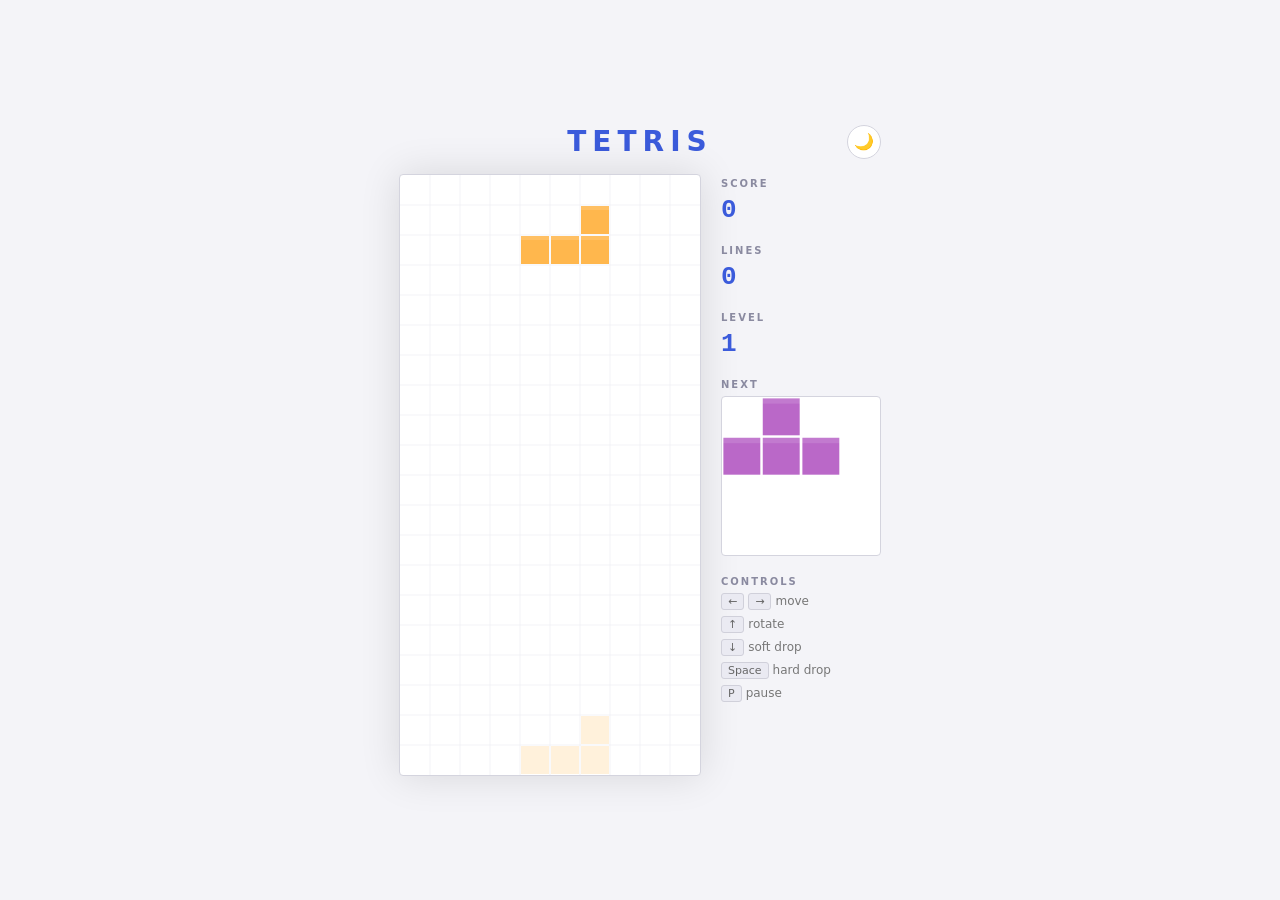
==== index.html @ a835be91 "Add light/dark theme toggle Convert style.css to CSS custom properties with a light default palette " ====
<!DOCTYPE html>
<html lang="en">
<head>
  <meta charset="UTF-8" />
  <meta name="viewport" content="width=device-width, initial-scale=1.0" />
  <title>Tetris</title>
  <link rel="stylesheet" href="style.css" />
</head>
<body>
  <div class="wrapper">
    <h1 class="game-title">TETRIS</h1>
    <button id="theme-toggle" class="theme-toggle" type="button" aria-label="Switch to dark theme">🌙</button>
    <div class="game-container">
      <canvas id="board" width="300" height="600"></canvas>

      <aside class="panel">
        <div class="panel-section">
          <span class="label">SCORE</span>
          <span class="value" id="score">0</span>
        </div>
        <div class="panel-section">
          <span class="label">LINES</span>
          <span class="value" id="lines">0</span>
        </div>
        <div class="panel-section">
          <span class="label">LEVEL</span>
          <span class="value" id="level">1</span>
        </div>

        <div class="panel-section">
          <span class="label">NEXT</span>
          <canvas id="next-canvas" width="120" height="120"></canvas>
        </div>

        <div class="panel-section controls">
          <span class="label">CONTROLS</span>
          <ul>
            <li><kbd>←</kbd><kbd>→</kbd> move</li>
            <li><kbd>↑</kbd> rotate</li>
            <li><kbd>↓</kbd> soft drop</li>
            <li><kbd>Space</kbd> hard drop</li>
            <li><kbd>P</kbd> pause</li>
          </ul>
        </div>
      </aside>
    </div>

    <div id="overlay" class="overlay hidden">
      <div class="overlay-box">
        <p id="overlay-title">GAME OVER</p>
        <p id="overlay-score"></p>
        <button id="restart-btn">Restart</button>
      </div>
    </div>
  </div>

  <script src="game.js"></script>
</body>
</html>
---- style.css ----
*, *::before, *::after {
  box-sizing: border-box;
  margin: 0;
  padding: 0;
}

:root {
  --bg: #f4f4f8;
  --text: #2a2a35;
  --title: #3b5bdb;
  --board-border: #d4d4de;
  --board-bg: #ffffff;
  --board-shadow: rgba(0, 0, 0, 0.12);
  --grid-line: #e4e4ee;
  --label: #8a8aa0;
  --value: #3b5bdb;
  --kbd-bg: #eaeaf2;
  --kbd-border: #d0d0da;
  --kbd-text: #666;
  --controls-text: #777;
  --overlay-bg: rgba(244, 244, 248, 0.8);
  --overlay-title: #d9534f;
  --restart-bg: #3b5bdb;
  --restart-text: #ffffff;
  --restart-hover: #5c7cfa;
  --toggle-bg: #ffffff;
  --toggle-border: #d4d4de;
}

body[data-theme='dark'] {
  --bg: #0f0f17;
  --text: #e0e0e0;
  --title: #7aa2f7;
  --board-border: #2a2a3a;
  --board-bg: #1a1a25;
  --board-shadow: rgba(0, 0, 0, 0.6);
  --grid-line: #22222e;
  --label: #555570;
  --value: #7aa2f7;
  --kbd-bg: #22223a;
  --kbd-border: #3a3a5a;
  --kbd-text: #aaa;
  --controls-text: #888;
  --overlay-bg: rgba(10, 10, 20, 0.75);
  --overlay-title: #e57373;
  --restart-bg: #7aa2f7;
  --restart-text: #0f0f17;
  --restart-hover: #9bbdff;
  --toggle-bg: #1a1a25;
  --toggle-border: #3a3a5a;
}

body {
  background: var(--bg);
  color: var(--text);
  font-family: system-ui, -apple-system, sans-serif;
  display: flex;
  align-items: center;
  justify-content: center;
  min-height: 100vh;
  user-select: none;
  transition: background 0.2s, color 0.2s;
}

.wrapper {
  position: relative;
}

.game-title {
  text-align: center;
  font-size: 28px;
  font-weight: 800;
  letter-spacing: 6px;
  color: var(--title);
  margin-bottom: 16px;
}

.theme-toggle {
  position: absolute;
  top: 0;
  right: 0;
  width: 34px;
  height: 34px;
  border-radius: 50%;
  border: 1px solid var(--toggle-border);
  background: var(--toggle-bg);
  color: var(--text);
  font-size: 16px;
  cursor: pointer;
  display: flex;
  align-items: center;
  justify-content: center;
  transition: background 0.2s, border-color 0.2s;
}

.theme-toggle:hover {
  border-color: var(--title);
}

.game-container {
  display: flex;
  gap: 20px;
  align-items: flex-start;
}

#board {
  display: block;
  border: 1px solid var(--board-border);
  background: var(--board-bg);
  border-radius: 4px;
  box-shadow: 0 0 40px var(--board-shadow);
}

/* ---- Panel lateral ---- */
.panel {
  width: 160px;
  display: flex;
  flex-direction: column;
  gap: 20px;
  padding-top: 4px;
}

.panel-section {
  display: flex;
  flex-direction: column;
  gap: 6px;
}

.label {
  font-size: 10px;
  letter-spacing: 2px;
  color: var(--label);
  font-weight: 600;
}

.value {
  font-family: 'Courier New', Courier, monospace;
  font-size: 26px;
  font-weight: 700;
  color: var(--value);
  letter-spacing: 1px;
}

#next-canvas {
  display: block;
  border: 1px solid var(--board-border);
  background: var(--board-bg);
  border-radius: 4px;
}

/* ---- Controles ---- */
.controls ul {
  list-style: none;
  display: flex;
  flex-direction: column;
  gap: 6px;
}

.controls li {
  font-size: 12px;
  color: var(--controls-text);
  display: flex;
  align-items: center;
  gap: 4px;
}

kbd {
  background: var(--kbd-bg);
  border: 1px solid var(--kbd-border);
  border-radius: 3px;
  padding: 1px 6px;
  font-size: 11px;
  font-family: inherit;
  color: var(--kbd-text);
}

/* ---- Overlay ---- */
.overlay {
  position: absolute;
  inset: 0;
  display: flex;
  align-items: center;
  justify-content: center;
  background: var(--overlay-bg);
  backdrop-filter: blur(4px);
  border-radius: 4px;
}

.overlay.hidden {
  display: none;
}

.overlay-box {
  text-align: center;
  display: flex;
  flex-direction: column;
  gap: 12px;
  align-items: center;
}

#overlay-title {
  font-size: 28px;
  font-weight: 800;
  letter-spacing: 4px;
  color: var(--overlay-title);
}

#overlay-score {
  font-family: 'Courier New', Courier, monospace;
  font-size: 14px;
  color: var(--value);
}

#restart-btn {
  margin-top: 8px;
  background: var(--restart-bg);
  color: var(--restart-text);
  border: none;
  border-radius: 6px;
  padding: 10px 28px;
  font-size: 14px;
  font-weight: 700;
  cursor: pointer;
  letter-spacing: 1px;
  transition: background 0.15s;
}

#restart-btn:hover {
  background: var(--restart-hover);
}
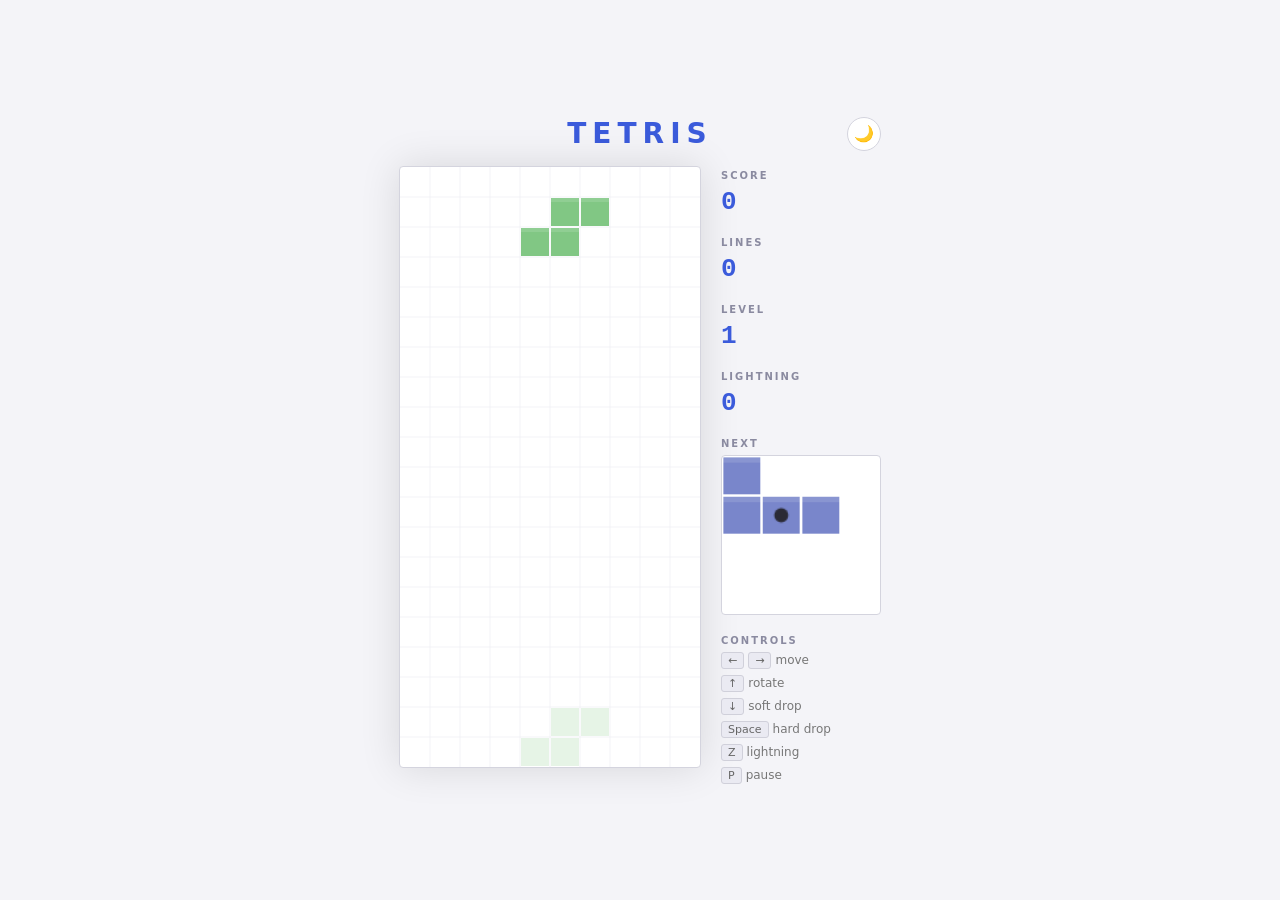
==== commit 80fbd234: "Add a Lightning power-up that clears a random row or column" ====
--- a/index.html
+++ b/index.html
@@ -28,6 +28,11 @@
         </div>
 
         <div class="panel-section">
+          <span class="label">LIGHTNING</span>
+          <span class="value" id="power-count">0</span>
+        </div>
+
+        <div class="panel-section">
           <span class="label">NEXT</span>
           <canvas id="next-canvas" width="120" height="120"></canvas>
         </div>
@@ -39,6 +44,7 @@
             <li><kbd>↑</kbd> rotate</li>
             <li><kbd>↓</kbd> soft drop</li>
             <li><kbd>Space</kbd> hard drop</li>
+            <li><kbd>Z</kbd> lightning</li>
             <li><kbd>P</kbd> pause</li>
           </ul>
         </div>
@@ -54,6 +60,7 @@
     </div>
   </div>
 
+  <script src="engine.js"></script>
   <script src="game.js"></script>
 </body>
 </html>
--- a/style.css
+++ b/style.css
@@ -25,6 +25,8 @@
   --restart-hover: #5c7cfa;
   --toggle-bg: #ffffff;
   --toggle-border: #d4d4de;
+  /* Drawn on top of the pastel piece colours, so it stays dark in both themes. */
+  --power: #2a2a35;
 }
 
 body[data-theme='dark'] {
@@ -48,6 +50,7 @@
   --restart-hover: #9bbdff;
   --toggle-bg: #1a1a25;
   --toggle-border: #3a3a5a;
+  --power: #12121a;
 }
 
 body {
@@ -174,6 +177,26 @@
   color: var(--kbd-text);
 }
 
+/* ---- Test page ---- */
+.test-results {
+  list-style: none;
+  margin-top: 12px;
+  display: flex;
+  flex-direction: column;
+  gap: 4px;
+  font-family: 'Courier New', Courier, monospace;
+  font-size: 13px;
+}
+
+.test-pass {
+  color: var(--controls-text);
+}
+
+.test-fail {
+  color: var(--overlay-title);
+  font-weight: 700;
+}
+
 /* ---- Overlay ---- */
 .overlay {
   position: absolute;
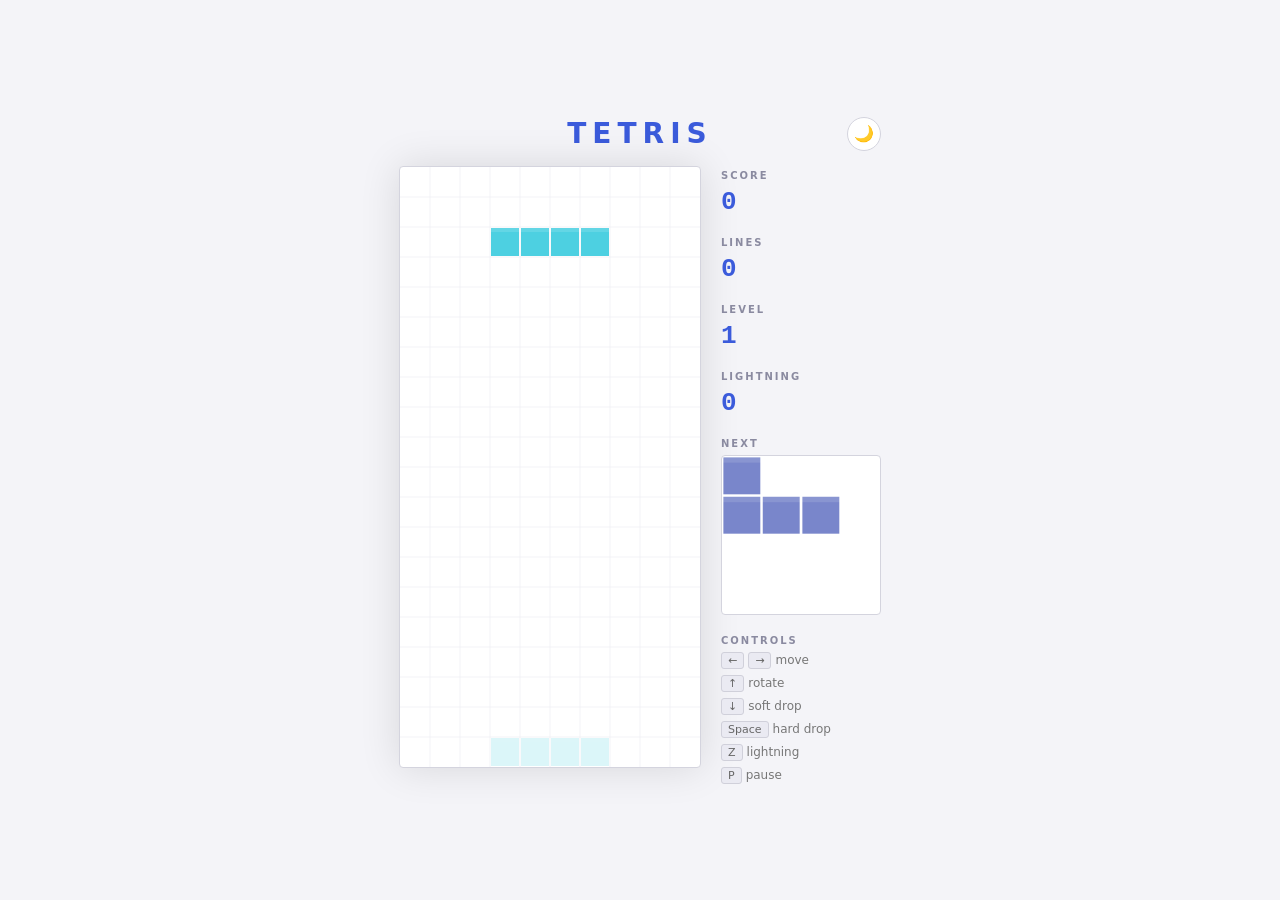
==== commit 8998c009: "Replace the text-only PAUSED overlay with a real pause menu" ====
--- a/index.html
+++ b/index.html
@@ -51,6 +51,37 @@
       </aside>
     </div>
 
+    <div id="pause-menu" class="pause-overlay hidden" role="dialog" aria-modal="true" aria-labelledby="pause-heading" tabindex="-1">
+      <div class="pause-box">
+        <div id="pause-main-view">
+          <p id="pause-heading" class="pause-title">PAUSED</p>
+          <div class="pause-actions">
+            <button id="pause-resume-btn" class="pause-btn" type="button">Resume</button>
+            <button id="pause-restart-btn" class="pause-btn" type="button">Restart</button>
+            <button id="pause-controls-btn" class="pause-btn" type="button">View controls</button>
+          </div>
+          <div class="pause-field">
+            <label class="pause-field-label" for="pause-start-level">Starting level</label>
+            <select id="pause-start-level" class="pause-select"></select>
+          </div>
+          <p class="pause-hint">Applies to the next game.</p>
+        </div>
+
+        <div id="pause-controls-view" class="hidden">
+          <p class="pause-title">CONTROLS</p>
+          <ul class="pause-controls-list">
+            <li><kbd>←</kbd><kbd>→</kbd> move</li>
+            <li><kbd>↑</kbd> / <kbd>X</kbd> rotate</li>
+            <li><kbd>↓</kbd> soft drop</li>
+            <li><kbd>Space</kbd> hard drop</li>
+            <li><kbd>Z</kbd> lightning</li>
+            <li><kbd>P</kbd> / <kbd>Esc</kbd> pause menu</li>
+          </ul>
+          <button id="pause-back-btn" class="pause-btn" type="button">Back</button>
+        </div>
+      </div>
+    </div>
+
     <div id="overlay" class="overlay hidden">
       <div class="overlay-box">
         <p id="overlay-title">GAME OVER</p>
--- a/style.css
+++ b/style.css
@@ -251,3 +251,132 @@
 #restart-btn:hover {
   background: var(--restart-hover);
 }
+
+/* ---- Pause menu ---- */
+.pause-overlay {
+  position: absolute;
+  inset: 0;
+  display: flex;
+  align-items: center;
+  justify-content: center;
+  background: var(--overlay-bg);
+  backdrop-filter: blur(4px);
+  border-radius: 4px;
+  z-index: 2;
+}
+
+.pause-overlay.hidden {
+  display: none;
+}
+
+.pause-overlay:focus {
+  outline: none;
+}
+
+.pause-box {
+  min-width: 220px;
+  padding: 24px;
+  border: 1px solid var(--board-border);
+  border-radius: 8px;
+  background: var(--board-bg);
+  box-shadow: 0 8px 30px var(--board-shadow);
+}
+
+/* The two views of the menu live side by side; only one is shown at a time. */
+.pause-box > .hidden {
+  display: none;
+}
+
+.pause-title {
+  font-size: 22px;
+  font-weight: 800;
+  letter-spacing: 4px;
+  text-align: center;
+  color: var(--title);
+  margin-bottom: 18px;
+}
+
+.pause-actions {
+  display: flex;
+  flex-direction: column;
+  gap: 8px;
+}
+
+.pause-btn {
+  width: 100%;
+  background: var(--restart-bg);
+  color: var(--restart-text);
+  border: none;
+  border-radius: 6px;
+  padding: 10px 20px;
+  font-size: 14px;
+  font-weight: 700;
+  font-family: inherit;
+  letter-spacing: 1px;
+  cursor: pointer;
+  transition: background 0.15s;
+}
+
+.pause-btn:hover {
+  background: var(--restart-hover);
+}
+
+.pause-btn:focus-visible {
+  outline: 2px solid var(--title);
+  outline-offset: 2px;
+}
+
+.pause-field {
+  display: flex;
+  flex-direction: column;
+  gap: 6px;
+  margin-top: 18px;
+}
+
+.pause-field-label {
+  font-size: 10px;
+  letter-spacing: 2px;
+  font-weight: 600;
+  color: var(--label);
+  text-transform: uppercase;
+}
+
+.pause-select {
+  width: 100%;
+  padding: 8px;
+  border: 1px solid var(--board-border);
+  border-radius: 6px;
+  background: var(--bg);
+  color: var(--text);
+  font-family: inherit;
+  font-size: 14px;
+  cursor: pointer;
+}
+
+.pause-select:focus-visible {
+  outline: 2px solid var(--title);
+  outline-offset: 2px;
+}
+
+.pause-hint {
+  margin-top: 8px;
+  font-size: 11px;
+  color: var(--controls-text);
+  text-align: center;
+}
+
+.pause-controls-list {
+  list-style: none;
+  display: flex;
+  flex-direction: column;
+  gap: 8px;
+  margin-bottom: 18px;
+}
+
+.pause-controls-list li {
+  font-size: 12px;
+  color: var(--controls-text);
+  display: flex;
+  align-items: center;
+  gap: 4px;
+}
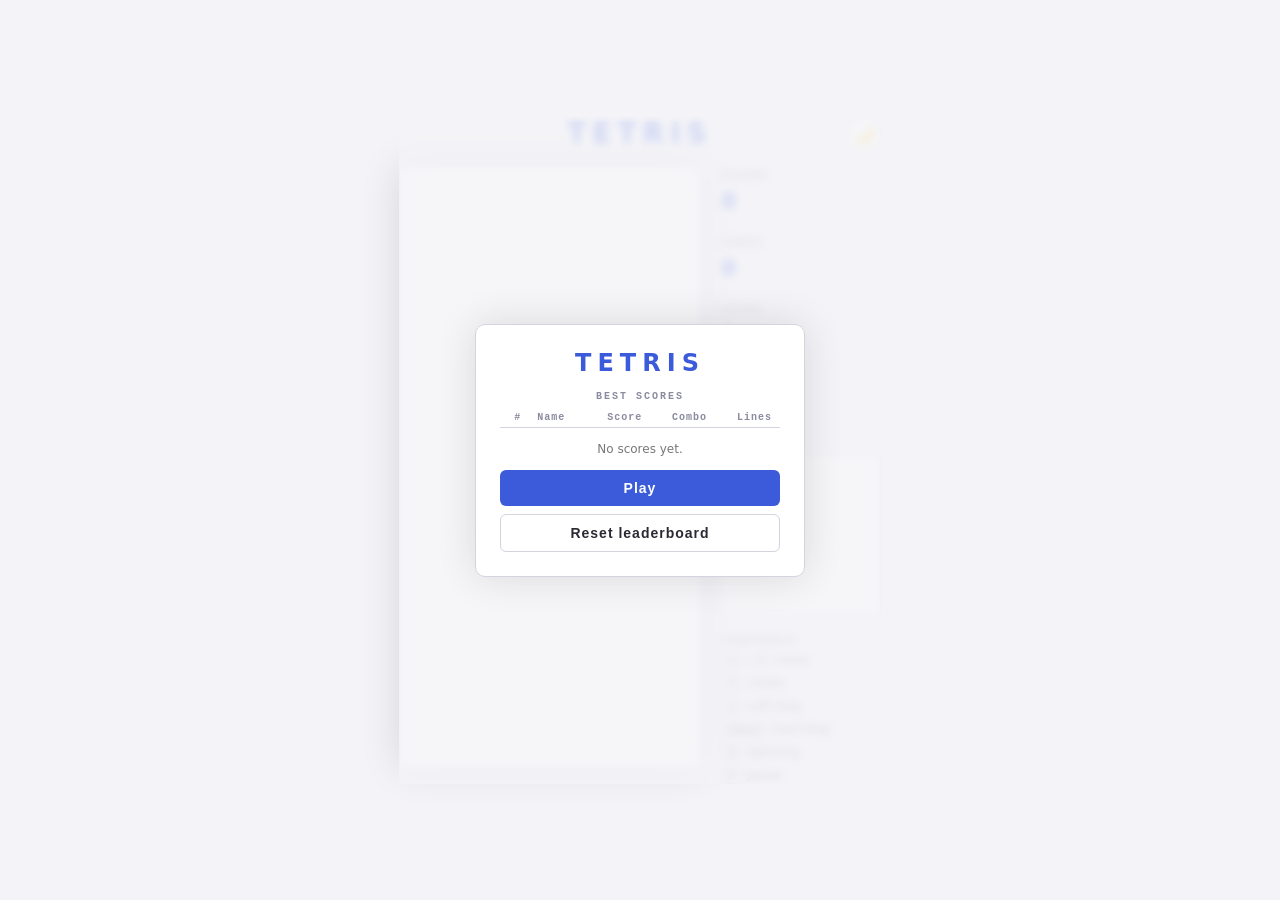
==== commit 158c9537: "Add a local top-5 leaderboard behind a start screen, replacing the auto-start" ====
--- a/index.html
+++ b/index.html
@@ -51,42 +51,58 @@
       </aside>
     </div>
 
-    <div id="pause-menu" class="pause-overlay hidden" role="dialog" aria-modal="true" aria-labelledby="pause-heading" tabindex="-1">
-      <div class="pause-box">
-        <div id="pause-main-view">
-          <p id="pause-heading" class="pause-title">PAUSED</p>
-          <div class="pause-actions">
-            <button id="pause-resume-btn" class="pause-btn" type="button">Resume</button>
-            <button id="pause-restart-btn" class="pause-btn" type="button">Restart</button>
-            <button id="pause-controls-btn" class="pause-btn" type="button">View controls</button>
-          </div>
-          <div class="pause-field">
-            <label class="pause-field-label" for="pause-start-level">Starting level</label>
-            <select id="pause-start-level" class="pause-select"></select>
-          </div>
-          <p class="pause-hint">Applies to the next game.</p>
-        </div>
-
-        <div id="pause-controls-view" class="hidden">
-          <p class="pause-title">CONTROLS</p>
-          <ul class="pause-controls-list">
-            <li><kbd>←</kbd><kbd>→</kbd> move</li>
-            <li><kbd>↑</kbd> / <kbd>X</kbd> rotate</li>
-            <li><kbd>↓</kbd> soft drop</li>
-            <li><kbd>Space</kbd> hard drop</li>
-            <li><kbd>Z</kbd> lightning</li>
-            <li><kbd>P</kbd> / <kbd>Esc</kbd> pause menu</li>
-          </ul>
-          <button id="pause-back-btn" class="pause-btn" type="button">Back</button>
-        </div>
-      </div>
-    </div>
-
     <div id="overlay" class="overlay hidden">
       <div class="overlay-box">
         <p id="overlay-title">GAME OVER</p>
         <p id="overlay-score"></p>
+
+        <div id="lb-overlay-panel" class="lb-panel hidden">
+          <form id="lb-form" class="lb-form hidden">
+            <label class="lb-label" for="lb-name-input">Your name</label>
+            <input id="lb-name-input" class="lb-input" type="text" maxlength="12" autocomplete="off" />
+            <button id="lb-save-btn" class="lb-btn" type="submit">Save score</button>
+          </form>
+          <table class="lb-table">
+            <caption class="lb-caption">Best scores</caption>
+            <thead>
+              <tr>
+                <th scope="col">#</th>
+                <th scope="col">Name</th>
+                <th scope="col">Score</th>
+                <th scope="col" title="Longest run of consecutive line-clearing locks">Combo</th>
+                <th scope="col" title="Largest single clear">Lines</th>
+              </tr>
+            </thead>
+            <tbody id="lb-overlay-body"></tbody>
+          </table>
+          <p id="lb-overlay-empty" class="lb-empty">No scores yet.</p>
+        </div>
+
         <button id="restart-btn">Restart</button>
+      </div>
+    </div>
+
+    <div id="start-screen" class="start-screen" role="dialog" aria-modal="true" aria-labelledby="start-heading">
+      <div class="start-box">
+        <h2 id="start-heading" class="start-heading">TETRIS</h2>
+        <table class="lb-table">
+          <caption class="lb-caption">Best scores</caption>
+          <thead>
+            <tr>
+              <th scope="col">#</th>
+              <th scope="col">Name</th>
+              <th scope="col">Score</th>
+              <th scope="col" title="Longest run of consecutive line-clearing locks">Combo</th>
+              <th scope="col" title="Largest single clear">Lines</th>
+            </tr>
+          </thead>
+          <tbody id="start-lb-body"></tbody>
+        </table>
+        <p id="start-lb-empty" class="lb-empty">No scores yet.</p>
+        <div class="start-actions">
+          <button id="start-play-btn" class="start-btn" type="button">Play</button>
+          <button id="start-reset-btn" class="start-btn start-btn-secondary" type="button">Reset leaderboard</button>
+        </div>
       </div>
     </div>
   </div>
--- a/style.css
+++ b/style.css
@@ -27,6 +27,7 @@
   --toggle-border: #d4d4de;
   /* Drawn on top of the pastel piece colours, so it stays dark in both themes. */
   --power: #2a2a35;
+  --lb-highlight: rgba(59, 91, 219, 0.16);
 }
 
 body[data-theme='dark'] {
@@ -51,6 +52,7 @@
   --toggle-bg: #1a1a25;
   --toggle-border: #3a3a5a;
   --power: #12121a;
+  --lb-highlight: rgba(122, 162, 247, 0.22);
 }
 
 body {
@@ -252,8 +254,124 @@
   background: var(--restart-hover);
 }
 
-/* ---- Pause menu ---- */
-.pause-overlay {
+/* ---- Leaderboard ---- */
+.lb-table {
+  border-collapse: collapse;
+  font-family: 'Courier New', Courier, monospace;
+  font-size: 13px;
+  min-width: 280px;
+}
+
+.lb-caption {
+  font-size: 10px;
+  letter-spacing: 2px;
+  color: var(--label);
+  font-weight: 600;
+  text-transform: uppercase;
+  padding-bottom: 6px;
+}
+
+.lb-table th {
+  font-size: 10px;
+  letter-spacing: 1px;
+  color: var(--label);
+  font-weight: 600;
+  text-align: right;
+  padding: 4px 8px;
+  border-bottom: 1px solid var(--board-border);
+}
+
+.lb-table th:nth-child(2) {
+  text-align: left;
+}
+
+.lb-table td {
+  padding: 4px 8px;
+  text-align: right;
+  color: var(--text);
+  border-bottom: 1px solid var(--board-border);
+}
+
+.lb-table td:nth-child(2) {
+  text-align: left;
+  white-space: nowrap;
+}
+
+.lb-row-current td {
+  background: var(--lb-highlight);
+  color: var(--value);
+  font-weight: 700;
+}
+
+.lb-empty {
+  font-size: 12px;
+  color: var(--controls-text);
+}
+
+.lb-empty.hidden,
+.lb-panel.hidden,
+.lb-form.hidden {
+  display: none;
+}
+
+.lb-panel {
+  display: flex;
+  flex-direction: column;
+  gap: 10px;
+  align-items: center;
+}
+
+.lb-form {
+  display: flex;
+  flex-direction: column;
+  gap: 6px;
+  align-items: flex-start;
+}
+
+.lb-label {
+  font-size: 10px;
+  letter-spacing: 2px;
+  color: var(--label);
+  font-weight: 600;
+  text-transform: uppercase;
+}
+
+.lb-input {
+  background: var(--board-bg);
+  color: var(--text);
+  border: 1px solid var(--board-border);
+  border-radius: 6px;
+  padding: 8px 10px;
+  font-family: inherit;
+  font-size: 14px;
+  width: 100%;
+}
+
+.lb-input:focus-visible,
+.lb-btn:focus-visible {
+  outline: 2px solid var(--value);
+  outline-offset: 2px;
+}
+
+.lb-btn {
+  background: var(--restart-bg);
+  color: var(--restart-text);
+  border: none;
+  border-radius: 6px;
+  padding: 8px 20px;
+  font-size: 13px;
+  font-weight: 700;
+  letter-spacing: 1px;
+  cursor: pointer;
+  transition: background 0.15s;
+}
+
+.lb-btn:hover {
+  background: var(--restart-hover);
+}
+
+/* ---- Start screen ---- */
+.start-screen {
   position: absolute;
   inset: 0;
   display: flex;
@@ -262,121 +380,70 @@
   background: var(--overlay-bg);
   backdrop-filter: blur(4px);
   border-radius: 4px;
-  z-index: 2;
-}
-
-.pause-overlay.hidden {
+}
+
+.start-screen.hidden {
   display: none;
 }
 
-.pause-overlay:focus {
-  outline: none;
-}
-
-.pause-box {
-  min-width: 220px;
+.start-box {
+  display: flex;
+  flex-direction: column;
+  gap: 14px;
+  align-items: center;
+  text-align: center;
   padding: 24px;
+  border-radius: 10px;
+  background: var(--board-bg);
   border: 1px solid var(--board-border);
-  border-radius: 8px;
-  background: var(--board-bg);
-  box-shadow: 0 8px 30px var(--board-shadow);
-}
-
-/* The two views of the menu live side by side; only one is shown at a time. */
-.pause-box > .hidden {
-  display: none;
-}
-
-.pause-title {
-  font-size: 22px;
+  box-shadow: 0 0 40px var(--board-shadow);
+}
+
+.start-heading {
+  font-size: 24px;
   font-weight: 800;
-  letter-spacing: 4px;
-  text-align: center;
+  letter-spacing: 6px;
   color: var(--title);
-  margin-bottom: 18px;
-}
-
-.pause-actions {
+}
+
+.start-actions {
   display: flex;
   flex-direction: column;
   gap: 8px;
-}
-
-.pause-btn {
+  align-items: stretch;
   width: 100%;
+}
+
+.start-btn {
   background: var(--restart-bg);
   color: var(--restart-text);
   border: none;
   border-radius: 6px;
-  padding: 10px 20px;
+  padding: 10px 28px;
   font-size: 14px;
   font-weight: 700;
-  font-family: inherit;
   letter-spacing: 1px;
   cursor: pointer;
-  transition: background 0.15s;
-}
-
-.pause-btn:hover {
+  transition: background 0.15s, border-color 0.15s;
+}
+
+.start-btn:hover {
   background: var(--restart-hover);
 }
 
-.pause-btn:focus-visible {
-  outline: 2px solid var(--title);
+.start-btn:focus-visible {
+  outline: 2px solid var(--value);
   outline-offset: 2px;
 }
 
-.pause-field {
-  display: flex;
-  flex-direction: column;
-  gap: 6px;
-  margin-top: 18px;
-}
-
-.pause-field-label {
-  font-size: 10px;
-  letter-spacing: 2px;
+.start-btn-secondary {
+  background: transparent;
+  color: var(--text);
+  border: 1px solid var(--board-border);
   font-weight: 600;
-  color: var(--label);
-  text-transform: uppercase;
-}
-
-.pause-select {
-  width: 100%;
-  padding: 8px;
-  border: 1px solid var(--board-border);
-  border-radius: 6px;
-  background: var(--bg);
-  color: var(--text);
-  font-family: inherit;
-  font-size: 14px;
-  cursor: pointer;
-}
-
-.pause-select:focus-visible {
-  outline: 2px solid var(--title);
-  outline-offset: 2px;
-}
-
-.pause-hint {
-  margin-top: 8px;
-  font-size: 11px;
-  color: var(--controls-text);
-  text-align: center;
-}
-
-.pause-controls-list {
-  list-style: none;
-  display: flex;
-  flex-direction: column;
-  gap: 8px;
-  margin-bottom: 18px;
-}
-
-.pause-controls-list li {
-  font-size: 12px;
-  color: var(--controls-text);
-  display: flex;
-  align-items: center;
-  gap: 4px;
-}
+}
+
+.start-btn-secondary:hover {
+  background: transparent;
+  border-color: var(--title);
+}
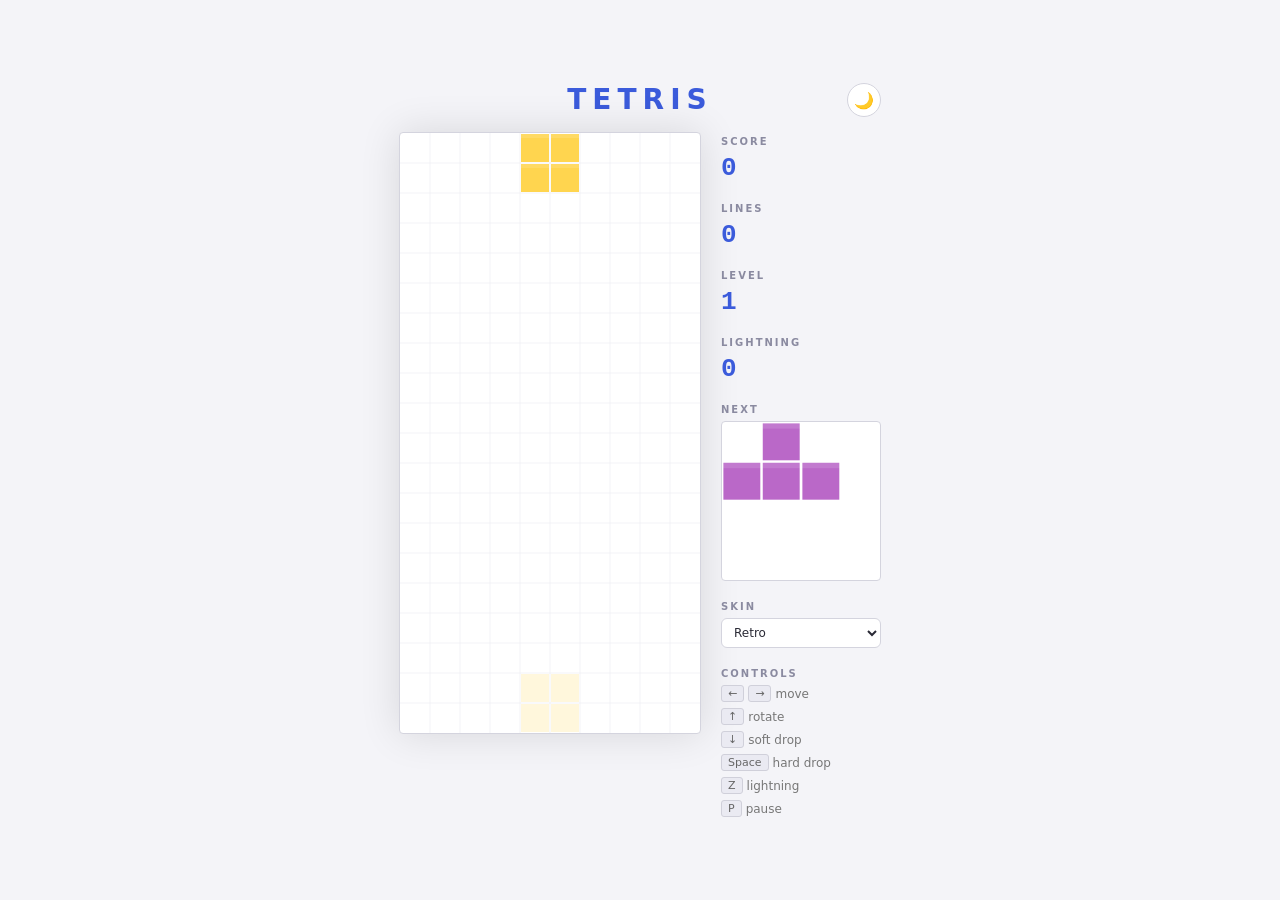
==== commit d6f17897: "Add four visual skins with instant, persisted switching The game had one look baked into drawBlock: " ====
--- a/index.html
+++ b/index.html
@@ -37,6 +37,11 @@
           <canvas id="next-canvas" width="120" height="120"></canvas>
         </div>
 
+        <div class="panel-section">
+          <label class="label" for="skin-select">SKIN</label>
+          <select id="skin-select" class="skin-select"></select>
+        </div>
+
         <div class="panel-section controls">
           <span class="label">CONTROLS</span>
           <ul>
@@ -55,54 +60,7 @@
       <div class="overlay-box">
         <p id="overlay-title">GAME OVER</p>
         <p id="overlay-score"></p>
-
-        <div id="lb-overlay-panel" class="lb-panel hidden">
-          <form id="lb-form" class="lb-form hidden">
-            <label class="lb-label" for="lb-name-input">Your name</label>
-            <input id="lb-name-input" class="lb-input" type="text" maxlength="12" autocomplete="off" />
-            <button id="lb-save-btn" class="lb-btn" type="submit">Save score</button>
-          </form>
-          <table class="lb-table">
-            <caption class="lb-caption">Best scores</caption>
-            <thead>
-              <tr>
-                <th scope="col">#</th>
-                <th scope="col">Name</th>
-                <th scope="col">Score</th>
-                <th scope="col" title="Longest run of consecutive line-clearing locks">Combo</th>
-                <th scope="col" title="Largest single clear">Lines</th>
-              </tr>
-            </thead>
-            <tbody id="lb-overlay-body"></tbody>
-          </table>
-          <p id="lb-overlay-empty" class="lb-empty">No scores yet.</p>
-        </div>
-
         <button id="restart-btn">Restart</button>
-      </div>
-    </div>
-
-    <div id="start-screen" class="start-screen" role="dialog" aria-modal="true" aria-labelledby="start-heading">
-      <div class="start-box">
-        <h2 id="start-heading" class="start-heading">TETRIS</h2>
-        <table class="lb-table">
-          <caption class="lb-caption">Best scores</caption>
-          <thead>
-            <tr>
-              <th scope="col">#</th>
-              <th scope="col">Name</th>
-              <th scope="col">Score</th>
-              <th scope="col" title="Longest run of consecutive line-clearing locks">Combo</th>
-              <th scope="col" title="Largest single clear">Lines</th>
-            </tr>
-          </thead>
-          <tbody id="start-lb-body"></tbody>
-        </table>
-        <p id="start-lb-empty" class="lb-empty">No scores yet.</p>
-        <div class="start-actions">
-          <button id="start-play-btn" class="start-btn" type="button">Play</button>
-          <button id="start-reset-btn" class="start-btn start-btn-secondary" type="button">Reset leaderboard</button>
-        </div>
       </div>
     </div>
   </div>
--- a/style.css
+++ b/style.css
@@ -27,7 +27,13 @@
   --toggle-border: #d4d4de;
   /* Drawn on top of the pastel piece colours, so it stays dark in both themes. */
   --power: #2a2a35;
-  --lb-highlight: rgba(59, 91, 219, 0.16);
+
+  /* Skin-scoped canvas colours. The default skin (Retro) is exactly the theme,
+     which is what keeps it pixel-identical to the pre-skin game; other skins
+     override these under body[data-skin=...] below, per theme. */
+  --skin-board-bg: var(--board-bg);
+  --skin-grid-line: var(--grid-line);
+  --skin-power: var(--power);
 }
 
 body[data-theme='dark'] {
@@ -52,7 +58,53 @@
   --toggle-bg: #1a1a25;
   --toggle-border: #3a3a5a;
   --power: #12121a;
-  --lb-highlight: rgba(122, 162, 247, 0.22);
+
+  --skin-board-bg: var(--board-bg);
+  --skin-grid-line: var(--grid-line);
+  --skin-power: var(--power);
+}
+
+/* ---- Skins ----
+   Each skin restates the three canvas colours for both themes; a skin that only
+   listed one theme would keep the other theme's board and drop out of step with
+   the toggle. The piece palette itself lives in the SKINS table in engine.js —
+   only what CSS paints (board background, grid, mark) belongs here. */
+body[data-skin='neon'] {
+  --skin-board-bg: #0a0a14;
+  --skin-grid-line: #1f1f3d;
+  --skin-power: #f5f5ff;
+}
+
+body[data-skin='neon'][data-theme='dark'] {
+  --skin-board-bg: #04040a;
+  --skin-grid-line: #16162c;
+  --skin-power: #f5f5ff;
+}
+
+body[data-skin='pastel'] {
+  --skin-board-bg: #fdfbff;
+  --skin-grid-line: #efe7f4;
+  --skin-power: #4a4458;
+}
+
+body[data-skin='pastel'][data-theme='dark'] {
+  --skin-board-bg: #241f2c;
+  --skin-grid-line: #332c3e;
+  /* The mark sits on the pastel block, not on the board, and the piece colours do
+     not follow the theme — so it stays dark here, like the default --power does. */
+  --skin-power: #4a4458;
+}
+
+body[data-skin='pixel'] {
+  --skin-board-bg: #f2f0e4;
+  --skin-grid-line: #ddd9c4;
+  --skin-power: #2b2b1f;
+}
+
+body[data-skin='pixel'][data-theme='dark'] {
+  --skin-board-bg: #16160f;
+  --skin-grid-line: #2b2b1e;
+  --skin-power: #f0eede;
 }
 
 body {
@@ -102,6 +154,27 @@
   border-color: var(--title);
 }
 
+.skin-select {
+  background: var(--toggle-bg);
+  color: var(--text);
+  border: 1px solid var(--toggle-border);
+  border-radius: 6px;
+  padding: 6px 8px;
+  font-family: inherit;
+  font-size: 12px;
+  cursor: pointer;
+  width: 100%;
+}
+
+.skin-select:hover {
+  border-color: var(--title);
+}
+
+.skin-select:focus-visible {
+  outline: 2px solid var(--title);
+  outline-offset: 2px;
+}
+
 .game-container {
   display: flex;
   gap: 20px;
@@ -111,7 +184,7 @@
 #board {
   display: block;
   border: 1px solid var(--board-border);
-  background: var(--board-bg);
+  background: var(--skin-board-bg);
   border-radius: 4px;
   box-shadow: 0 0 40px var(--board-shadow);
 }
@@ -149,7 +222,7 @@
 #next-canvas {
   display: block;
   border: 1px solid var(--board-border);
-  background: var(--board-bg);
+  background: var(--skin-board-bg);
   border-radius: 4px;
 }
 
@@ -253,197 +326,3 @@
 #restart-btn:hover {
   background: var(--restart-hover);
 }
-
-/* ---- Leaderboard ---- */
-.lb-table {
-  border-collapse: collapse;
-  font-family: 'Courier New', Courier, monospace;
-  font-size: 13px;
-  min-width: 280px;
-}
-
-.lb-caption {
-  font-size: 10px;
-  letter-spacing: 2px;
-  color: var(--label);
-  font-weight: 600;
-  text-transform: uppercase;
-  padding-bottom: 6px;
-}
-
-.lb-table th {
-  font-size: 10px;
-  letter-spacing: 1px;
-  color: var(--label);
-  font-weight: 600;
-  text-align: right;
-  padding: 4px 8px;
-  border-bottom: 1px solid var(--board-border);
-}
-
-.lb-table th:nth-child(2) {
-  text-align: left;
-}
-
-.lb-table td {
-  padding: 4px 8px;
-  text-align: right;
-  color: var(--text);
-  border-bottom: 1px solid var(--board-border);
-}
-
-.lb-table td:nth-child(2) {
-  text-align: left;
-  white-space: nowrap;
-}
-
-.lb-row-current td {
-  background: var(--lb-highlight);
-  color: var(--value);
-  font-weight: 700;
-}
-
-.lb-empty {
-  font-size: 12px;
-  color: var(--controls-text);
-}
-
-.lb-empty.hidden,
-.lb-panel.hidden,
-.lb-form.hidden {
-  display: none;
-}
-
-.lb-panel {
-  display: flex;
-  flex-direction: column;
-  gap: 10px;
-  align-items: center;
-}
-
-.lb-form {
-  display: flex;
-  flex-direction: column;
-  gap: 6px;
-  align-items: flex-start;
-}
-
-.lb-label {
-  font-size: 10px;
-  letter-spacing: 2px;
-  color: var(--label);
-  font-weight: 600;
-  text-transform: uppercase;
-}
-
-.lb-input {
-  background: var(--board-bg);
-  color: var(--text);
-  border: 1px solid var(--board-border);
-  border-radius: 6px;
-  padding: 8px 10px;
-  font-family: inherit;
-  font-size: 14px;
-  width: 100%;
-}
-
-.lb-input:focus-visible,
-.lb-btn:focus-visible {
-  outline: 2px solid var(--value);
-  outline-offset: 2px;
-}
-
-.lb-btn {
-  background: var(--restart-bg);
-  color: var(--restart-text);
-  border: none;
-  border-radius: 6px;
-  padding: 8px 20px;
-  font-size: 13px;
-  font-weight: 700;
-  letter-spacing: 1px;
-  cursor: pointer;
-  transition: background 0.15s;
-}
-
-.lb-btn:hover {
-  background: var(--restart-hover);
-}
-
-/* ---- Start screen ---- */
-.start-screen {
-  position: absolute;
-  inset: 0;
-  display: flex;
-  align-items: center;
-  justify-content: center;
-  background: var(--overlay-bg);
-  backdrop-filter: blur(4px);
-  border-radius: 4px;
-}
-
-.start-screen.hidden {
-  display: none;
-}
-
-.start-box {
-  display: flex;
-  flex-direction: column;
-  gap: 14px;
-  align-items: center;
-  text-align: center;
-  padding: 24px;
-  border-radius: 10px;
-  background: var(--board-bg);
-  border: 1px solid var(--board-border);
-  box-shadow: 0 0 40px var(--board-shadow);
-}
-
-.start-heading {
-  font-size: 24px;
-  font-weight: 800;
-  letter-spacing: 6px;
-  color: var(--title);
-}
-
-.start-actions {
-  display: flex;
-  flex-direction: column;
-  gap: 8px;
-  align-items: stretch;
-  width: 100%;
-}
-
-.start-btn {
-  background: var(--restart-bg);
-  color: var(--restart-text);
-  border: none;
-  border-radius: 6px;
-  padding: 10px 28px;
-  font-size: 14px;
-  font-weight: 700;
-  letter-spacing: 1px;
-  cursor: pointer;
-  transition: background 0.15s, border-color 0.15s;
-}
-
-.start-btn:hover {
-  background: var(--restart-hover);
-}
-
-.start-btn:focus-visible {
-  outline: 2px solid var(--value);
-  outline-offset: 2px;
-}
-
-.start-btn-secondary {
-  background: transparent;
-  color: var(--text);
-  border: 1px solid var(--board-border);
-  font-weight: 600;
-}
-
-.start-btn-secondary:hover {
-  background: transparent;
-  border-color: var(--title);
-}
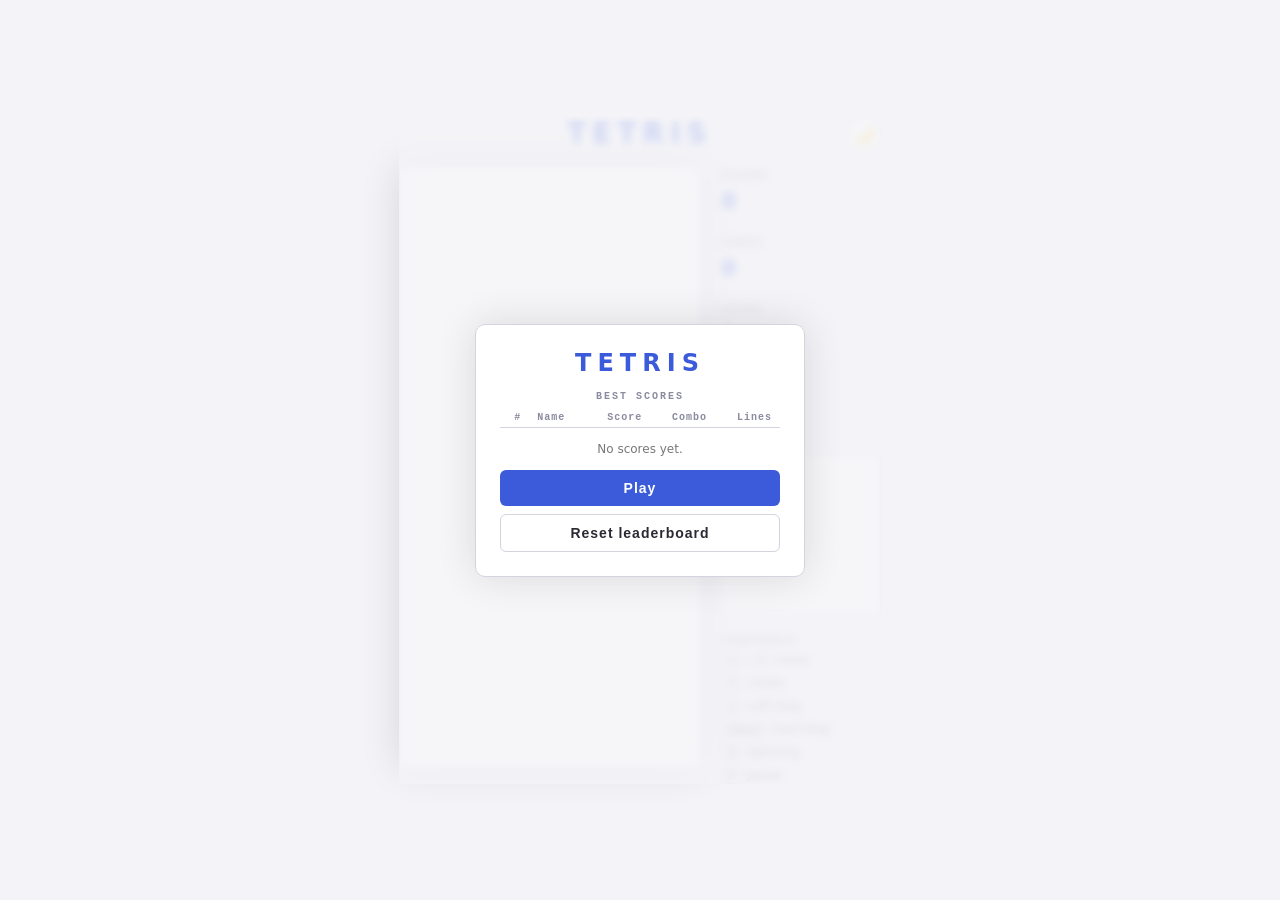
==== commit 62149014: "Merge the local leaderboard and start screen" ====
--- a/index.html
+++ b/index.html
@@ -37,11 +37,6 @@
           <canvas id="next-canvas" width="120" height="120"></canvas>
         </div>
 
-        <div class="panel-section">
-          <label class="label" for="skin-select">SKIN</label>
-          <select id="skin-select" class="skin-select"></select>
-        </div>
-
         <div class="panel-section controls">
           <span class="label">CONTROLS</span>
           <ul>
@@ -60,7 +55,54 @@
       <div class="overlay-box">
         <p id="overlay-title">GAME OVER</p>
         <p id="overlay-score"></p>
+
+        <div id="lb-overlay-panel" class="lb-panel hidden">
+          <form id="lb-form" class="lb-form hidden">
+            <label class="lb-label" for="lb-name-input">Your name</label>
+            <input id="lb-name-input" class="lb-input" type="text" maxlength="12" autocomplete="off" />
+            <button id="lb-save-btn" class="lb-btn" type="submit">Save score</button>
+          </form>
+          <table class="lb-table">
+            <caption class="lb-caption">Best scores</caption>
+            <thead>
+              <tr>
+                <th scope="col">#</th>
+                <th scope="col">Name</th>
+                <th scope="col">Score</th>
+                <th scope="col" title="Longest run of consecutive line-clearing locks">Combo</th>
+                <th scope="col" title="Largest single clear">Lines</th>
+              </tr>
+            </thead>
+            <tbody id="lb-overlay-body"></tbody>
+          </table>
+          <p id="lb-overlay-empty" class="lb-empty">No scores yet.</p>
+        </div>
+
         <button id="restart-btn">Restart</button>
+      </div>
+    </div>
+
+    <div id="start-screen" class="start-screen" role="dialog" aria-modal="true" aria-labelledby="start-heading">
+      <div class="start-box">
+        <h2 id="start-heading" class="start-heading">TETRIS</h2>
+        <table class="lb-table">
+          <caption class="lb-caption">Best scores</caption>
+          <thead>
+            <tr>
+              <th scope="col">#</th>
+              <th scope="col">Name</th>
+              <th scope="col">Score</th>
+              <th scope="col" title="Longest run of consecutive line-clearing locks">Combo</th>
+              <th scope="col" title="Largest single clear">Lines</th>
+            </tr>
+          </thead>
+          <tbody id="start-lb-body"></tbody>
+        </table>
+        <p id="start-lb-empty" class="lb-empty">No scores yet.</p>
+        <div class="start-actions">
+          <button id="start-play-btn" class="start-btn" type="button">Play</button>
+          <button id="start-reset-btn" class="start-btn start-btn-secondary" type="button">Reset leaderboard</button>
+        </div>
       </div>
     </div>
   </div>
--- a/style.css
+++ b/style.css
@@ -27,13 +27,7 @@
   --toggle-border: #d4d4de;
   /* Drawn on top of the pastel piece colours, so it stays dark in both themes. */
   --power: #2a2a35;
-
-  /* Skin-scoped canvas colours. The default skin (Retro) is exactly the theme,
-     which is what keeps it pixel-identical to the pre-skin game; other skins
-     override these under body[data-skin=...] below, per theme. */
-  --skin-board-bg: var(--board-bg);
-  --skin-grid-line: var(--grid-line);
-  --skin-power: var(--power);
+  --lb-highlight: rgba(59, 91, 219, 0.16);
 }
 
 body[data-theme='dark'] {
@@ -58,53 +52,7 @@
   --toggle-bg: #1a1a25;
   --toggle-border: #3a3a5a;
   --power: #12121a;
-
-  --skin-board-bg: var(--board-bg);
-  --skin-grid-line: var(--grid-line);
-  --skin-power: var(--power);
-}
-
-/* ---- Skins ----
-   Each skin restates the three canvas colours for both themes; a skin that only
-   listed one theme would keep the other theme's board and drop out of step with
-   the toggle. The piece palette itself lives in the SKINS table in engine.js —
-   only what CSS paints (board background, grid, mark) belongs here. */
-body[data-skin='neon'] {
-  --skin-board-bg: #0a0a14;
-  --skin-grid-line: #1f1f3d;
-  --skin-power: #f5f5ff;
-}
-
-body[data-skin='neon'][data-theme='dark'] {
-  --skin-board-bg: #04040a;
-  --skin-grid-line: #16162c;
-  --skin-power: #f5f5ff;
-}
-
-body[data-skin='pastel'] {
-  --skin-board-bg: #fdfbff;
-  --skin-grid-line: #efe7f4;
-  --skin-power: #4a4458;
-}
-
-body[data-skin='pastel'][data-theme='dark'] {
-  --skin-board-bg: #241f2c;
-  --skin-grid-line: #332c3e;
-  /* The mark sits on the pastel block, not on the board, and the piece colours do
-     not follow the theme — so it stays dark here, like the default --power does. */
-  --skin-power: #4a4458;
-}
-
-body[data-skin='pixel'] {
-  --skin-board-bg: #f2f0e4;
-  --skin-grid-line: #ddd9c4;
-  --skin-power: #2b2b1f;
-}
-
-body[data-skin='pixel'][data-theme='dark'] {
-  --skin-board-bg: #16160f;
-  --skin-grid-line: #2b2b1e;
-  --skin-power: #f0eede;
+  --lb-highlight: rgba(122, 162, 247, 0.22);
 }
 
 body {
@@ -154,27 +102,6 @@
   border-color: var(--title);
 }
 
-.skin-select {
-  background: var(--toggle-bg);
-  color: var(--text);
-  border: 1px solid var(--toggle-border);
-  border-radius: 6px;
-  padding: 6px 8px;
-  font-family: inherit;
-  font-size: 12px;
-  cursor: pointer;
-  width: 100%;
-}
-
-.skin-select:hover {
-  border-color: var(--title);
-}
-
-.skin-select:focus-visible {
-  outline: 2px solid var(--title);
-  outline-offset: 2px;
-}
-
 .game-container {
   display: flex;
   gap: 20px;
@@ -184,7 +111,7 @@
 #board {
   display: block;
   border: 1px solid var(--board-border);
-  background: var(--skin-board-bg);
+  background: var(--board-bg);
   border-radius: 4px;
   box-shadow: 0 0 40px var(--board-shadow);
 }
@@ -222,7 +149,7 @@
 #next-canvas {
   display: block;
   border: 1px solid var(--board-border);
-  background: var(--skin-board-bg);
+  background: var(--board-bg);
   border-radius: 4px;
 }
 
@@ -326,3 +253,197 @@
 #restart-btn:hover {
   background: var(--restart-hover);
 }
+
+/* ---- Leaderboard ---- */
+.lb-table {
+  border-collapse: collapse;
+  font-family: 'Courier New', Courier, monospace;
+  font-size: 13px;
+  min-width: 280px;
+}
+
+.lb-caption {
+  font-size: 10px;
+  letter-spacing: 2px;
+  color: var(--label);
+  font-weight: 600;
+  text-transform: uppercase;
+  padding-bottom: 6px;
+}
+
+.lb-table th {
+  font-size: 10px;
+  letter-spacing: 1px;
+  color: var(--label);
+  font-weight: 600;
+  text-align: right;
+  padding: 4px 8px;
+  border-bottom: 1px solid var(--board-border);
+}
+
+.lb-table th:nth-child(2) {
+  text-align: left;
+}
+
+.lb-table td {
+  padding: 4px 8px;
+  text-align: right;
+  color: var(--text);
+  border-bottom: 1px solid var(--board-border);
+}
+
+.lb-table td:nth-child(2) {
+  text-align: left;
+  white-space: nowrap;
+}
+
+.lb-row-current td {
+  background: var(--lb-highlight);
+  color: var(--value);
+  font-weight: 700;
+}
+
+.lb-empty {
+  font-size: 12px;
+  color: var(--controls-text);
+}
+
+.lb-empty.hidden,
+.lb-panel.hidden,
+.lb-form.hidden {
+  display: none;
+}
+
+.lb-panel {
+  display: flex;
+  flex-direction: column;
+  gap: 10px;
+  align-items: center;
+}
+
+.lb-form {
+  display: flex;
+  flex-direction: column;
+  gap: 6px;
+  align-items: flex-start;
+}
+
+.lb-label {
+  font-size: 10px;
+  letter-spacing: 2px;
+  color: var(--label);
+  font-weight: 600;
+  text-transform: uppercase;
+}
+
+.lb-input {
+  background: var(--board-bg);
+  color: var(--text);
+  border: 1px solid var(--board-border);
+  border-radius: 6px;
+  padding: 8px 10px;
+  font-family: inherit;
+  font-size: 14px;
+  width: 100%;
+}
+
+.lb-input:focus-visible,
+.lb-btn:focus-visible {
+  outline: 2px solid var(--value);
+  outline-offset: 2px;
+}
+
+.lb-btn {
+  background: var(--restart-bg);
+  color: var(--restart-text);
+  border: none;
+  border-radius: 6px;
+  padding: 8px 20px;
+  font-size: 13px;
+  font-weight: 700;
+  letter-spacing: 1px;
+  cursor: pointer;
+  transition: background 0.15s;
+}
+
+.lb-btn:hover {
+  background: var(--restart-hover);
+}
+
+/* ---- Start screen ---- */
+.start-screen {
+  position: absolute;
+  inset: 0;
+  display: flex;
+  align-items: center;
+  justify-content: center;
+  background: var(--overlay-bg);
+  backdrop-filter: blur(4px);
+  border-radius: 4px;
+}
+
+.start-screen.hidden {
+  display: none;
+}
+
+.start-box {
+  display: flex;
+  flex-direction: column;
+  gap: 14px;
+  align-items: center;
+  text-align: center;
+  padding: 24px;
+  border-radius: 10px;
+  background: var(--board-bg);
+  border: 1px solid var(--board-border);
+  box-shadow: 0 0 40px var(--board-shadow);
+}
+
+.start-heading {
+  font-size: 24px;
+  font-weight: 800;
+  letter-spacing: 6px;
+  color: var(--title);
+}
+
+.start-actions {
+  display: flex;
+  flex-direction: column;
+  gap: 8px;
+  align-items: stretch;
+  width: 100%;
+}
+
+.start-btn {
+  background: var(--restart-bg);
+  color: var(--restart-text);
+  border: none;
+  border-radius: 6px;
+  padding: 10px 28px;
+  font-size: 14px;
+  font-weight: 700;
+  letter-spacing: 1px;
+  cursor: pointer;
+  transition: background 0.15s, border-color 0.15s;
+}
+
+.start-btn:hover {
+  background: var(--restart-hover);
+}
+
+.start-btn:focus-visible {
+  outline: 2px solid var(--value);
+  outline-offset: 2px;
+}
+
+.start-btn-secondary {
+  background: transparent;
+  color: var(--text);
+  border: 1px solid var(--board-border);
+  font-weight: 600;
+}
+
+.start-btn-secondary:hover {
+  background: transparent;
+  border-color: var(--title);
+}
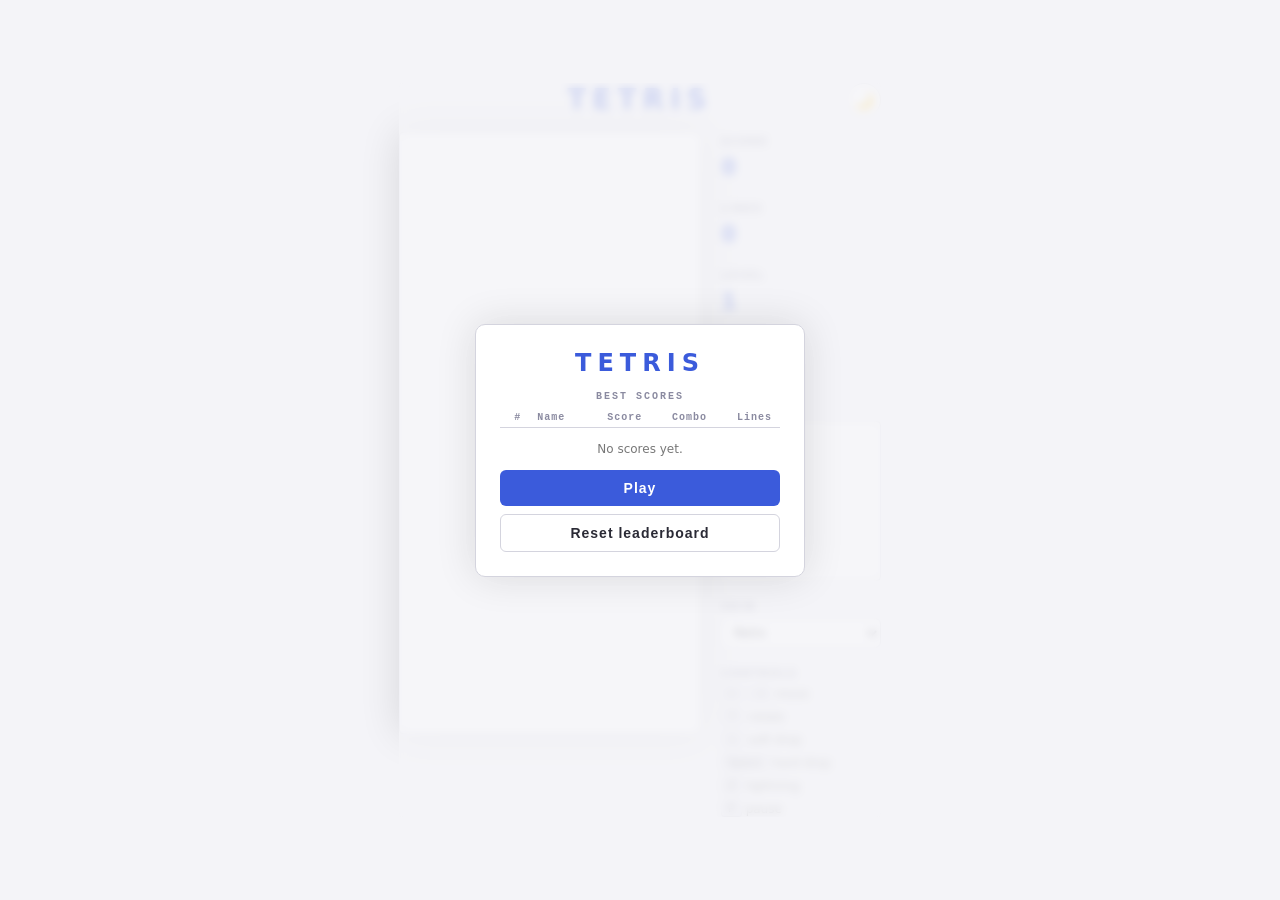
==== commit 10111da0: "Merge the four visual skins # Conflicts: #	engine.js #	style.css #	tests.js" ====
--- a/index.html
+++ b/index.html
@@ -35,6 +35,11 @@
         <div class="panel-section">
           <span class="label">NEXT</span>
           <canvas id="next-canvas" width="120" height="120"></canvas>
+        </div>
+
+        <div class="panel-section">
+          <label class="label" for="skin-select">SKIN</label>
+          <select id="skin-select" class="skin-select"></select>
         </div>
 
         <div class="panel-section controls">
--- a/style.css
+++ b/style.css
@@ -28,6 +28,13 @@
   /* Drawn on top of the pastel piece colours, so it stays dark in both themes. */
   --power: #2a2a35;
   --lb-highlight: rgba(59, 91, 219, 0.16);
+
+  /* Skin-scoped canvas colours. The default skin (Retro) is exactly the theme,
+     which is what keeps it pixel-identical to the pre-skin game; other skins
+     override these under body[data-skin=...] below, per theme. */
+  --skin-board-bg: var(--board-bg);
+  --skin-grid-line: var(--grid-line);
+  --skin-power: var(--power);
 }
 
 body[data-theme='dark'] {
@@ -53,6 +60,53 @@
   --toggle-border: #3a3a5a;
   --power: #12121a;
   --lb-highlight: rgba(122, 162, 247, 0.22);
+
+  --skin-board-bg: var(--board-bg);
+  --skin-grid-line: var(--grid-line);
+  --skin-power: var(--power);
+}
+
+/* ---- Skins ----
+   Each skin restates the three canvas colours for both themes; a skin that only
+   listed one theme would keep the other theme's board and drop out of step with
+   the toggle. The piece palette itself lives in the SKINS table in engine.js —
+   only what CSS paints (board background, grid, mark) belongs here. */
+body[data-skin='neon'] {
+  --skin-board-bg: #0a0a14;
+  --skin-grid-line: #1f1f3d;
+  --skin-power: #f5f5ff;
+}
+
+body[data-skin='neon'][data-theme='dark'] {
+  --skin-board-bg: #04040a;
+  --skin-grid-line: #16162c;
+  --skin-power: #f5f5ff;
+}
+
+body[data-skin='pastel'] {
+  --skin-board-bg: #fdfbff;
+  --skin-grid-line: #efe7f4;
+  --skin-power: #4a4458;
+}
+
+body[data-skin='pastel'][data-theme='dark'] {
+  --skin-board-bg: #241f2c;
+  --skin-grid-line: #332c3e;
+  /* The mark sits on the pastel block, not on the board, and the piece colours do
+     not follow the theme — so it stays dark here, like the default --power does. */
+  --skin-power: #4a4458;
+}
+
+body[data-skin='pixel'] {
+  --skin-board-bg: #f2f0e4;
+  --skin-grid-line: #ddd9c4;
+  --skin-power: #2b2b1f;
+}
+
+body[data-skin='pixel'][data-theme='dark'] {
+  --skin-board-bg: #16160f;
+  --skin-grid-line: #2b2b1e;
+  --skin-power: #f0eede;
 }
 
 body {
@@ -102,6 +156,27 @@
   border-color: var(--title);
 }
 
+.skin-select {
+  background: var(--toggle-bg);
+  color: var(--text);
+  border: 1px solid var(--toggle-border);
+  border-radius: 6px;
+  padding: 6px 8px;
+  font-family: inherit;
+  font-size: 12px;
+  cursor: pointer;
+  width: 100%;
+}
+
+.skin-select:hover {
+  border-color: var(--title);
+}
+
+.skin-select:focus-visible {
+  outline: 2px solid var(--title);
+  outline-offset: 2px;
+}
+
 .game-container {
   display: flex;
   gap: 20px;
@@ -111,7 +186,7 @@
 #board {
   display: block;
   border: 1px solid var(--board-border);
-  background: var(--board-bg);
+  background: var(--skin-board-bg);
   border-radius: 4px;
   box-shadow: 0 0 40px var(--board-shadow);
 }
@@ -149,7 +224,7 @@
 #next-canvas {
   display: block;
   border: 1px solid var(--board-border);
-  background: var(--board-bg);
+  background: var(--skin-board-bg);
   border-radius: 4px;
 }
 
